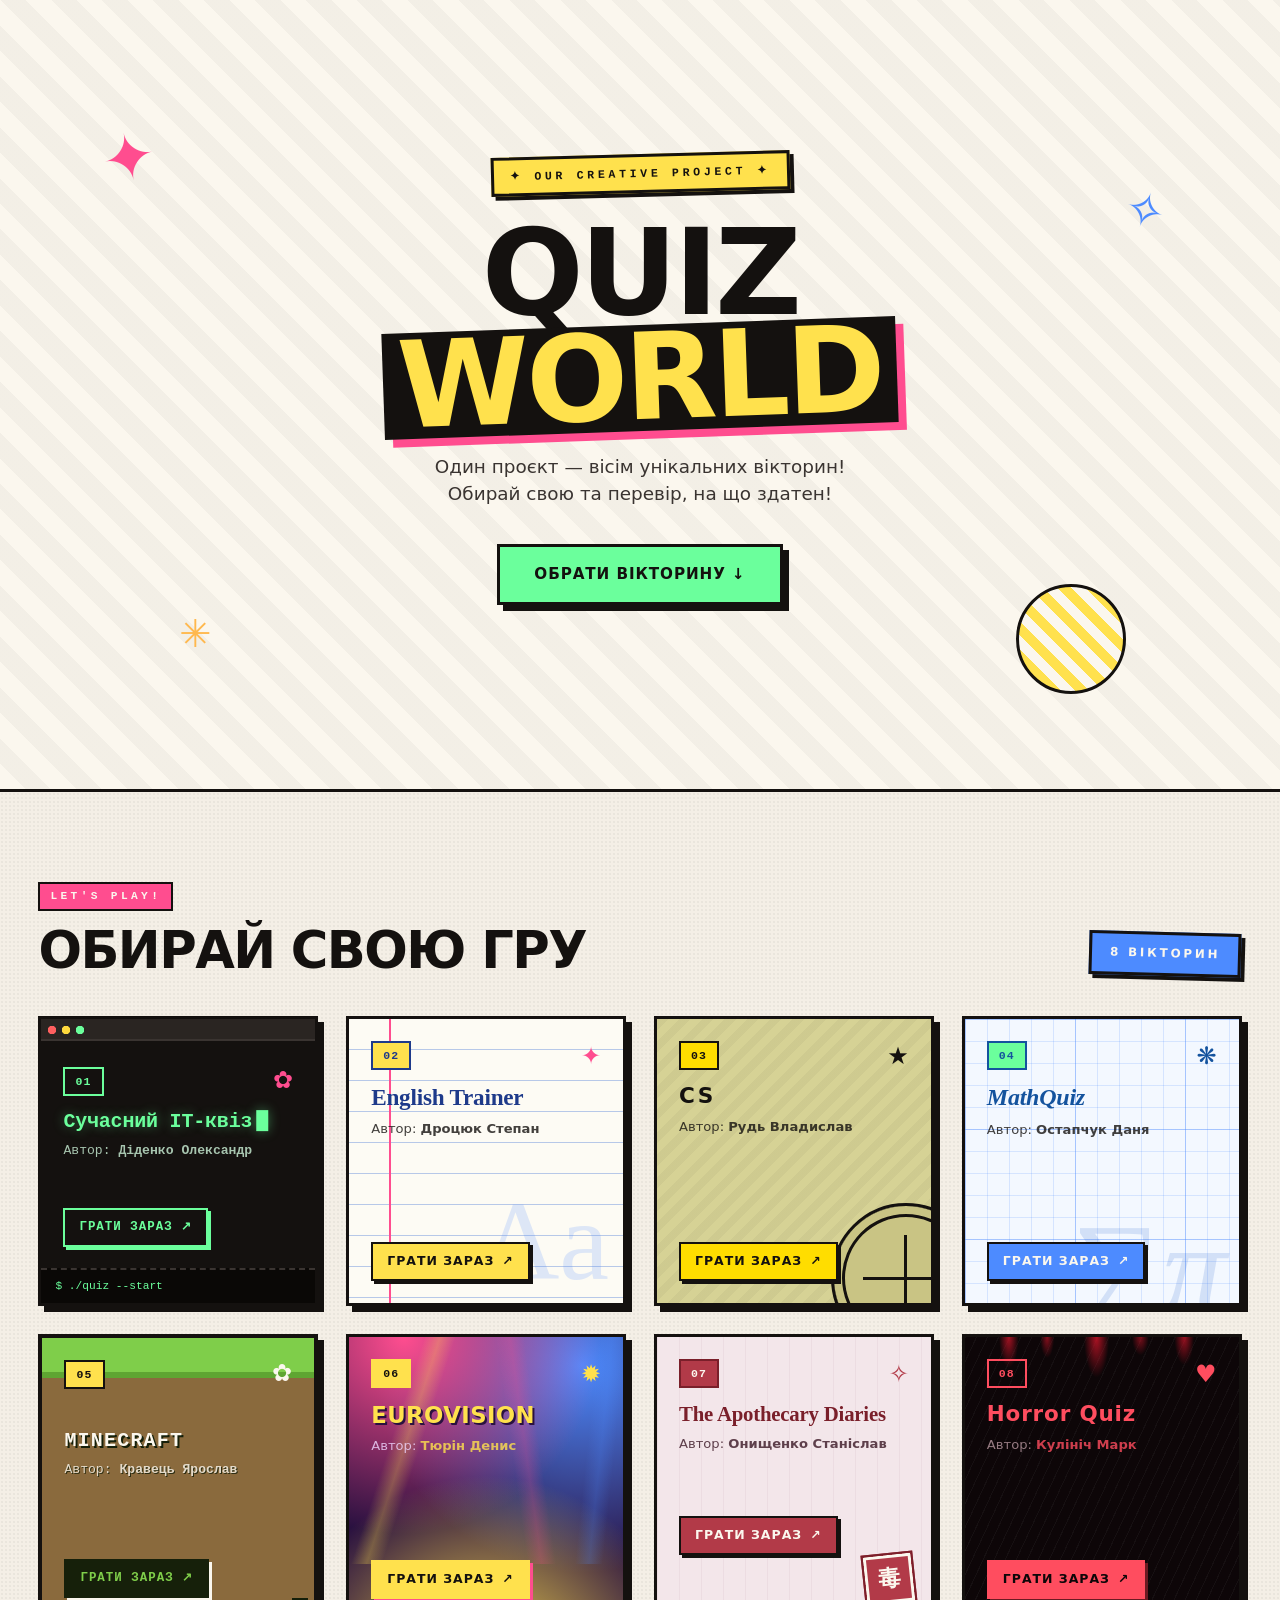
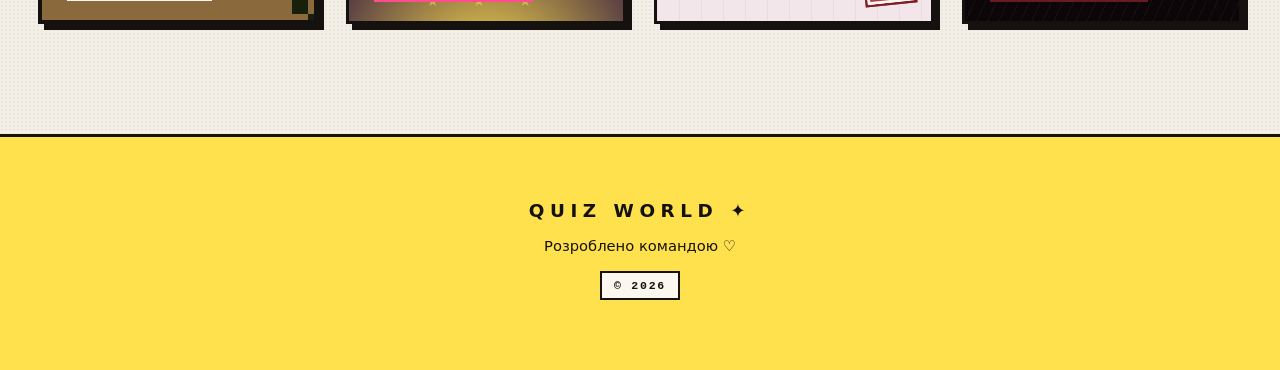
==== index.html @ a396c30f "Add files via upload" ====
<!DOCTYPE html>
<html lang="uk">
<head>
    <meta charset="UTF-8">
    <meta name="viewport" content="width=device-width, initial-scale=1.0">
    <title>Quiz World</title>
    <link rel="stylesheet" href="style.css">
</head>
<body>

    <header class="hero">
        <div class="hero-content">
            <div class="top-label">✦ OUR CREATIVE PROJECT ✦</div>

            <h1>QUIZ<span>WORLD</span></h1>

            <p>
                Один проєкт — вісім унікальних вікторин!
                <br>Обирай свою та перевір, на що здатен!
            </p>

            <a href="#quizzes" class="hero-button">
                Обрати вікторину ↓
            </a>
        </div>

        <div class="decoration star1">✦</div>
        <div class="decoration star2">✧</div>
        <div class="decoration star3">✳</div>
        <div class="decoration circle"></div>
    </header>

    <main class="container" id="quizzes">

        <div class="section-heading">
            <div>
                <span class="section-label">LET'S PLAY!</span>
                <h2>Обирай свою гру</h2>
            </div>

            <div class="quiz-count">8 ВІКТОРИН</div>
        </div>

        <div class="quiz-grid">

            <div class="quiz-card pink">
                <div class="card-top">
                    <span class="card-number">01</span>
                    <span class="card-icon">✿</span>
                </div>
                <h3>Сучасний ІТ-квіз</h3>
                <p class="author">Автор: <span>Діденко Олександр</span></p>
                <a href="https://sasha-dev111.github.io/quiz_site/">
                    Грати зараз <span>↗</span>
                </a>
            </div>

            <div class="quiz-card purple">
                <div class="card-top">
                    <span class="card-number">02</span>
                    <span class="card-icon">✦</span>
                </div>
                <h3>English Trainer</h3>
                <p class="author">Автор: <span>Дроцюк Степан</span></p>
                <a href="https://stepandrocuk2-dev.github.io/SmartQuiz/">
                    Грати зараз <span>↗</span>
                </a>
            </div>

            <div class="quiz-card yellow">
                <div class="card-top">
                    <span class="card-number">03</span>
                    <span class="card-icon">★</span>
                </div>
                <h3>CS</h3>
                <p class="author">Автор: <span>Рудь Владислав</span></p>
                <a href="https://k1p1ba.github.io/cs2-Quiz/">
                    Грати зараз <span>↗</span>
                </a>
            </div>

            <div class="quiz-card blue">
                <div class="card-top">
                    <span class="card-number">04</span>
                    <span class="card-icon">❋</span>
                </div>
                <h3>MathQuiz</h3>
                <p class="author">Автор: <span>Остапчук Даня</span></p>
                <a href="https://ostapchukdanil14-s.github.io/quiz-danil/">
                    Грати зараз <span>↗</span>
                </a>
            </div>

            <div class="quiz-card green">
                <div class="card-top">
                    <span class="card-number">05</span>
                    <span class="card-icon">✿</span>
                </div>
                <h3>Minecraft</h3>
                <p class="author">Автор: <span>Кравець Ярослав</span></p>
                <a href="https://pripizdik.github.io/kvvviiii/">
                    Грати зараз <span>↗</span>
                </a>
            </div>

            <div class="quiz-card orange">
                <div class="card-top">
                    <span class="card-number">06</span>
                    <span class="card-icon">✹</span>
                </div>
                <h3>Eurovision</h3>
                <p class="author">Автор: <span>Тюрін Денис</span></p>
                <a href="https://denchikk-yo.github.io/evrovision/">
                    Грати зараз <span>↗</span>
                </a>
            </div>

            <div class="quiz-card lavender">
                <div class="card-top">
                    <span class="card-number">07</span>
                    <span class="card-icon">✧</span>
                </div>
                <h3>The Apothecary Diaries</h3>
                <p class="author">Автор: <span>Онищенко Станіслав</span></p>
                <a href="https://kotoslav2011-a11y.github.io/Logika-quiz/">
                    Грати зараз <span>↗</span>
                </a>
            </div>

            <div class="quiz-card coral">
                <div class="card-top">
                    <span class="card-number">08</span>
                    <span class="card-icon">♥</span>
                </div>
                <h3>Horror Quiz</h3>
                <p class="author">Автор: <span>Кулініч Марк</span></p>
                <a href="mark.html">
                    Грати зараз <span>↗</span>
                </a>
            </div>

        </div>
    </main>

    <footer>
        <h3>QUIZ WORLD ✦</h3>
        <p>Розроблено командою ♡</p>
        <span>© 2026</span>
    </footer>

</body>
</html>
---- style.css ----
/* ============================================================
   QUIZ WORLD — style.css (v2 · NEO-BRUTALISM)
   ============================================================ */

:root {
    --ink: #14110f;
    --paper: #f4efe6;
    --cream: #fbf7ee;
    --border: 3px solid var(--ink);
    --shadow: 6px 6px 0 var(--ink);
    --shadow-sm: 4px 4px 0 var(--ink);
}

*, *::before, *::after { box-sizing: border-box; }

html { scroll-behavior: smooth; }

body {
    margin: 0;
    font-family: "Space Grotesk", "Segoe UI", system-ui, sans-serif;
    background: var(--paper);
    color: var(--ink);
    line-height: 1.5;
    overflow-x: hidden;
    /* легка паперова зернистість */
    background-image:
        radial-gradient(rgba(20, 17, 15, .045) 1px, transparent 1px);
    background-size: 4px 4px;
}

/* ============================================================
   HERO
   ============================================================ */
.hero {
    position: relative;
    display: grid;
    place-items: center;
    min-height: 88vh;
    padding: 80px 24px 110px;
    text-align: center;
    border-bottom: var(--border);
    background:
        repeating-linear-gradient(45deg,
            transparent 0 18px,
            rgba(20, 17, 15, .035) 18px 36px),
        var(--cream);
    overflow: hidden;
}

.hero-content {
    position: relative;
    z-index: 2;
    max-width: 780px;
}

.top-label {
    display: inline-block;
    margin-bottom: 26px;
    padding: 8px 16px;
    border: var(--border);
    background: #ffe14d;
    font-family: "Courier New", monospace;
    font-size: .72rem;
    font-weight: 700;
    letter-spacing: .32em;
    text-transform: uppercase;
    box-shadow: var(--shadow-sm);
    transform: rotate(-1.5deg);
}

.hero h1 {
    margin: 0 0 22px;
    font-size: clamp(3rem, 11vw, 7.5rem);
    font-weight: 900;
    line-height: .88;
    letter-spacing: -.03em;
    text-transform: uppercase;
}

.hero h1 span {
    display: inline-block;
    padding: 0 .12em;
    background: var(--ink);
    color: #ffe14d;
    transform: rotate(-2deg);
    box-shadow: 8px 8px 0 #ff4d8f;
}

.hero p {
    margin: 0 auto;
    max-width: 520px;
    font-size: clamp(1rem, 2vw, 1.15rem);
    font-weight: 500;
    color: #3a3431;
}

.hero-button {
    display: inline-block;
    margin-top: 36px;
    padding: 16px 34px;
    border: var(--border);
    background: #6bff9c;
    color: var(--ink);
    font-weight: 800;
    font-size: .95rem;
    letter-spacing: .06em;
    text-transform: uppercase;
    text-decoration: none;
    box-shadow: var(--shadow);
    transition: transform .15s ease, box-shadow .15s ease;
}

.hero-button:hover,
.hero-button:focus-visible {
    transform: translate(-3px, -3px);
    box-shadow: 9px 9px 0 var(--ink);
}

.hero-button:active {
    transform: translate(6px, 6px);
    box-shadow: 0 0 0 var(--ink);
}

/* геометричні декорації */
.decoration {
    position: absolute;
    pointer-events: none;
    z-index: 1;
}

.star1 {
    top: 14%; left: 8%;
    font-size: 4rem;
    color: #ff4d8f;
    transform: rotate(-12deg);
}

.star2 {
    top: 22%; right: 9%;
    font-size: 3rem;
    color: #4d8bff;
    transform: rotate(18deg);
}

.star3 {
    bottom: 16%; left: 14%;
    font-size: 2.4rem;
    color: #ffb84d;
}

.circle {
    bottom: 12%; right: 12%;
    width: 110px; height: 110px;
    border: var(--border);
    border-radius: 50%;
    background:
        repeating-linear-gradient(45deg,
            #ffe14d 0 10px,
            var(--cream) 10px 20px);
}

/* ============================================================
   КОНТЕЙНЕР
   ============================================================ */
.container {
    width: min(1240px, 94%);
    margin: 0 auto;
    padding: 90px 0 110px;
}

.section-heading {
    display: flex;
    align-items: flex-end;
    justify-content: space-between;
    gap: 20px;
    flex-wrap: wrap;
    margin-bottom: 40px;
}

.section-label {
    display: inline-block;
    padding: 4px 10px;
    border: 2px solid var(--ink);
    background: #ff4d8f;
    color: var(--cream);
    font-family: "Courier New", monospace;
    font-size: .7rem;
    font-weight: 700;
    letter-spacing: .3em;
    text-transform: uppercase;
}

.section-heading h2 {
    margin: 14px 0 0;
    font-size: clamp(1.9rem, 4.6vw, 3.2rem);
    font-weight: 900;
    line-height: 1;
    letter-spacing: -.03em;
    text-transform: uppercase;
}

.quiz-count {
    padding: 10px 18px;
    border: var(--border);
    background: #4d8bff;
    color: var(--cream);
    font-weight: 800;
    font-size: .74rem;
    letter-spacing: .24em;
    text-transform: uppercase;
    box-shadow: var(--shadow-sm);
    transform: rotate(1.5deg);
}

/* ============================================================
   СІТКА КАРТОК
   ============================================================ */
.quiz-grid {
    display: grid;
    grid-template-columns: repeat(4, minmax(0, 1fr));
    gap: 28px;
}

/* ============================================================
   БАЗОВА КАРТКА
   ============================================================ */
.quiz-card {
    position: relative;
    display: flex;
    flex-direction: column;
    min-height: 290px;
    padding: 22px 22px 22px;
    border: var(--border);
    background: var(--cream);
    color: var(--ink);
    box-shadow: var(--shadow);
    overflow: hidden;
    isolation: isolate;
    transition: transform .2s cubic-bezier(.2, .9, .3, 1),
                box-shadow .2s ease;
}

.quiz-card > * { position: relative; z-index: 2; }

.quiz-card::before,
.quiz-card::after {
    content: "";
    position: absolute;
    inset: 0;
    z-index: 1;
    pointer-events: none;
}

.card-top {
    display: flex;
    align-items: center;
    justify-content: space-between;
    margin-bottom: 14px;
}

.card-number {
    padding: 4px 10px;
    border: 2px solid var(--ink);
    background: var(--cream);
    font-family: "Courier New", monospace;
    font-size: .72rem;
    font-weight: 700;
    letter-spacing: .1em;
}

.card-icon {
    font-size: 1.5rem;
    line-height: 1;
}

.quiz-card h3 {
    margin: 0 0 8px;
    font-size: 1.25rem;
    font-weight: 800;
    line-height: 1.15;
    letter-spacing: -.01em;
}

.author {
    margin: 0 0 18px;
    font-size: .82rem;
    font-weight: 500;
    opacity: .8;
}

.author span { font-weight: 700; opacity: 1; }

.quiz-card > a {
    display: inline-flex;
    align-items: center;
    gap: 8px;
    width: fit-content;
    margin-top: auto;
    padding: 8px 14px;
    border: 2px solid var(--ink);
    background: var(--cream);
    color: var(--ink);
    font-size: .78rem;
    font-weight: 800;
    letter-spacing: .08em;
    text-transform: uppercase;
    text-decoration: none;
    box-shadow: 3px 3px 0 var(--ink);
    transition: transform .15s ease, box-shadow .15s ease;
}

.quiz-card > a span {
    display: inline-block;
    transition: transform .2s ease;
}

.quiz-card:hover > a span { transform: translate(3px, -3px); }

.quiz-card > a:hover,
.quiz-card > a:focus-visible {
    transform: translate(-2px, -2px);
    box-shadow: 5px 5px 0 var(--ink);
}

.quiz-card > a:active {
    transform: translate(3px, 3px);
    box-shadow: 0 0 0 var(--ink);
}

/* загальний ховер картки */
.quiz-card:hover {
    transform: translate(-4px, -4px);
    box-shadow: 10px 10px 0 var(--ink);
}

/* ============================================================
   01 · IT — термінал-брутал
   ============================================================ */
.quiz-card.pink {
    background: var(--ink);
    color: #e8ffe0;
    font-family: "Courier New", Consolas, monospace;
}

.quiz-card.pink::before {
    inset: 0 0 auto 0;
    height: 22px;
    background:
        radial-gradient(circle at 11px 11px, #ff5f5f 0 4px, transparent 4.5px),
        radial-gradient(circle at 25px 11px, #ffd93d 0 4px, transparent 4.5px),
        radial-gradient(circle at 39px 11px, #6bff9c 0 4px, transparent 4.5px),
        #2a2522;
    border-bottom: 2px solid #3a3431;
}

.quiz-card.pink::after {
    content: "$ ./quiz --start";
    inset: auto 0 0 0;
    padding: 8px 14px;
    font-size: .7rem;
    color: #6bff9c;
    background: #0a0806;
    border-top: 2px dashed #3a3431;
    z-index: 3;
}

.quiz-card.pink .card-top { margin-top: 26px; }

.quiz-card.pink .card-number {
    border-color: #6bff9c;
    background: transparent;
    color: #6bff9c;
}

.quiz-card.pink .card-icon { color: #ff4d8f; }

.quiz-card.pink h3 {
    color: #6bff9c;
    text-shadow: 0 0 12px rgba(107, 255, 156, .4);
}

.quiz-card.pink h3::after {
    content: "█";
    margin-left: 4px;
    color: #6bff9c;
    animation: blink 1s steps(1) infinite;
}

@keyframes blink {
    0%, 49%   { opacity: 1; }
    50%, 100% { opacity: 0; }
}

.quiz-card.pink .author { color: #b8d9c1; opacity: .9; }

.quiz-card.pink > a {
    margin-bottom: 34px;
    background: transparent;
    border-color: #6bff9c;
    color: #6bff9c;
    box-shadow: 3px 3px 0 #6bff9c;
}
.quiz-card.pink > a:hover {
    background: #6bff9c;
    color: var(--ink);
    box-shadow: 5px 5px 0 #ff4d8f;
}

/* ============================================================
   02 · ENGLISH TRAINER — зошит-брутал
   ============================================================ */
.quiz-card.purple {
    background:
        linear-gradient(90deg,
            transparent 0 40px,
            #ff4d8f 40px 42px,
            transparent 42px),
        repeating-linear-gradient(180deg,
            transparent 0 30px,
            #b7c8e8 30px 31px),
        #fdfbf4;
}

.quiz-card.purple::after {
    content: "Aa";
    inset: auto 14px 6px auto;
    font-family: Georgia, serif;
    font-size: 7rem;
    line-height: 1;
    color: rgba(77, 139, 255, .18);
    z-index: 1;
}

.quiz-card.purple h3 {
    font-family: Georgia, "Times New Roman", serif;
    color: #1e3a8a;
    font-size: 1.45rem;
}

.quiz-card.purple .card-number {
    color: #1e3a8a;
    border-color: #1e3a8a;
    background: #ffe14d;
}

.quiz-card.purple .card-icon { color: #ff4d8f; }
.quiz-card.purple > a        { background: #ffe14d; }

.quiz-card.purple > a:hover {
    background: #1e3a8a;
    color: #ffe14d;
    box-shadow: 5px 5px 0 #ff4d8f;
}

/* ============================================================
   03 · CS — тактичний брутал
   ============================================================ */
.quiz-card.yellow {
    background:
        repeating-linear-gradient(135deg,
            rgba(20, 17, 15, .04) 0 8px,
            transparent 8px 16px),
        #d6d295;
    color: var(--ink);
}

/* приціл */
.quiz-card.yellow::after {
    inset: auto -50px -50px auto;
    width: 150px;
    height: 150px;
    border: 3px solid var(--ink);
    border-radius: 50%;
    background:
        linear-gradient(var(--ink), var(--ink)) center / 3px 60% no-repeat,
        linear-gradient(var(--ink), var(--ink)) center / 60% 3px no-repeat,
        #c9c484;
    box-shadow: inset 0 0 0 8px #c9c484, inset 0 0 0 11px var(--ink);
}

.quiz-card.yellow h3 {
    text-transform: uppercase;
    letter-spacing: .12em;
    font-size: 1.35rem;
    color: var(--ink);
}

.quiz-card.yellow .card-number {
    color: var(--ink);
    border-color: var(--ink);
    background: #ffdd00;
    border-radius: 0;
}

.quiz-card.yellow .card-icon { color: var(--ink); }
.quiz-card.yellow > a        { background: #ffdd00; }

.quiz-card.yellow > a:hover {
    background: var(--ink);
    color: #ffdd00;
    box-shadow: 5px 5px 0 #ffdd00;
}

/* ============================================================
   04 · MATH — міліметрівка-брутал
   ============================================================ */
.quiz-card.blue {
    background:
        linear-gradient(rgba(77, 139, 255, .18) 1px, transparent 1px) 0 0 / 22px 22px,
        linear-gradient(90deg, rgba(77, 139, 255, .18) 1px, transparent 1px) 0 0 / 22px 22px,
        linear-gradient(rgba(77, 139, 255, .35) 1px, transparent 1px) 0 0 / 110px 110px,
        linear-gradient(90deg, rgba(77, 139, 255, .35) 1px, transparent 1px) 0 0 / 110px 110px,
        #f3f8ff;
}

.quiz-card.blue::after {
    content: "∑π";
    inset: auto 12px -30px auto;
    font-family: Georgia, serif;
    font-style: italic;
    font-size: 8rem;
    line-height: 1;
    color: rgba(30, 90, 200, .15);
}

.quiz-card.blue h3 {
    font-family: Georgia, "Times New Roman", serif;
    font-style: italic;
    color: #14539e;
    font-size: 1.5rem;
}

.quiz-card.blue .card-number {
    color: #14539e;
    border-color: #14539e;
    background: #6bff9c;
}

.quiz-card.blue .card-icon { color: #14539e; }
.quiz-card.blue > a        { background: #4d8bff; color: var(--cream); }

.quiz-card.blue > a:hover {
    background: var(--ink);
    color: #6bff9c;
    box-shadow: 5px 5px 0 #6bff9c;
}

/* ============================================================
   05 · MINECRAFT — піксельний брутал
   ============================================================ */
.quiz-card.green {
    font-family: "Courier New", monospace;
    background:
        linear-gradient(180deg,
            #7fce4a 0% 34px,
            #5fa532 34px 40px,
            #8a6a3d 40px 100%);
    border-width: 4px;
    image-rendering: pixelated;
}

/* піксельне обличчя кріпера */
.quiz-card.green::after {
    inset: auto 22px 22px auto;
    width: 8px;
    height: 8px;
    background: transparent;
    box-shadow:
        8px 8px 0 #16200a,  16px 8px 0 #16200a,  48px 8px 0 #16200a,  56px 8px 0 #16200a,
        8px 16px 0 #16200a, 16px 16px 0 #16200a, 48px 16px 0 #16200a, 56px 16px 0 #16200a,
        24px 24px 0 #16200a, 32px 24px 0 #16200a, 40px 24px 0 #16200a,
        16px 32px 0 #16200a, 24px 32px 0 #16200a, 32px 32px 0 #16200a, 40px 32px 0 #16200a, 48px 32px 0 #16200a,
        16px 40px 0 #16200a, 24px 40px 0 #16200a, 32px 40px 0 #16200a, 40px 40px 0 #16200a, 48px 40px 0 #16200a,
        16px 48px 0 #16200a, 48px 48px 0 #16200a,
        16px 56px 0 #16200a, 48px 56px 0 #16200a;
    z-index: 1;
}

.quiz-card.green h3 {
    margin-top: 26px;
    color: #fbf7ee;
    text-transform: uppercase;
    letter-spacing: .06em;
    text-shadow: 2px 2px 0 #16200a;
}

.quiz-card.green .card-number {
    color: var(--ink);
    background: #ffe14d;
    border-color: var(--ink);
    border-radius: 0;
}

.quiz-card.green .card-icon { color: #fbf7ee; }

.quiz-card.green .author {
    color: #fbf7ee;
    text-shadow: 1px 1px 0 #16200a;
}

.quiz-card.green > a {
    background: #16200a;
    color: #7fce4a;
    border-color: #16200a;
    box-shadow: 3px 3px 0 #fbf7ee;
}

.quiz-card.green > a:hover {
    background: #7fce4a;
    color: #16200a;
    box-shadow: 5px 5px 0 #16200a;
}

.quiz-card.green:hover {
    box-shadow: 10px 10px 0 #16200a;
}

/* ============================================================
   06 · EUROVISION — сцена-брутал
   ============================================================ */
.quiz-card.orange {
    background:
        radial-gradient(circle at 50% 120%, #ffe14d 0%, transparent 55%),
        radial-gradient(circle at 20% 0%,   #ff4d8f 0%, transparent 55%),
        radial-gradient(circle at 85% 10%,  #4d8bff 0%, transparent 60%),
        #2a1140;
    color: #ffe14d;
}

.quiz-card.orange::before {
    inset: -10% -30% auto -30%;
    height: 90%;
    background:
        linear-gradient(108deg, transparent 32%, rgba(255, 225, 77, .28) 35%, transparent 38%),
        linear-gradient(82deg,  transparent 55%, rgba(255, 77, 143, .22) 58%, transparent 61%),
        linear-gradient(96deg,  transparent 72%, rgba(77, 139, 255, .22) 75%, transparent 78%);
    z-index: 1;
}

.quiz-card.orange::after {
    content: "★ ★ ★";
    inset: auto 0 8px 0;
    text-align: center;
    letter-spacing: 1em;
    color: rgba(255, 225, 77, .5);
    font-size: .9rem;
    z-index: 1;
}

.quiz-card.orange h3 {
    font-size: 1.42rem;
    text-transform: uppercase;
    letter-spacing: .02em;
    color: #ffe14d;
    text-shadow: 2px 2px 0 #2a1140;
}

.quiz-card.orange .card-number {
    color: var(--ink);
    background: #ffe14d;
    border-color: #ffe14d;
}

.quiz-card.orange .card-icon { color: #ffe14d; }
.quiz-card.orange .author      { color: #f0d8ff; }
.quiz-card.orange .author span { color: #ffe14d; }

.quiz-card.orange > a {
    background: #ffe14d;
    color: var(--ink);
    border-color: #ffe14d;
    box-shadow: 3px 3px 0 #ff4d8f;
}

.quiz-card.orange > a:hover {
    background: #ff4d8f;
    color: #fff;
    box-shadow: 5px 5px 0 #ffe14d;
}

/* ============================================================
   07 · APOTHECARY — печатка-брутал
   ============================================================ */
.quiz-card.lavender {
    background:
        repeating-linear-gradient(90deg,
            rgba(120, 60, 90, .06) 0 1px,
            transparent 1px 22px),
        #f3e6ea;
    color: #3a1624;
}

.quiz-card.lavender::after {
    content: "毒";
    inset: auto 16px 16px auto;
    display: grid;
    place-items: center;
    width: 52px;
    height: 52px;
    font-size: 1.4rem;
    font-weight: 900;
    color: #fbf7ee;
    background: #b23a48;
    border: 2px solid #7a1f2a;
    box-shadow: inset 0 0 0 3px #fbf7ee;
    transform: rotate(-6deg);
    z-index: 1;
}

.quiz-card.lavender h3 {
    font-family: Georgia, "Times New Roman", serif;
    color: #7a1f2a;
    font-size: 1.3rem;
}

.quiz-card.lavender .card-number {
    color: #fbf7ee;
    background: #b23a48;
    border-color: #7a1f2a;
}

.quiz-card.lavender .card-icon { color: #b23a48; }

.quiz-card.lavender > a {
    margin-bottom: 44px;
    background: #b23a48;
    color: #fbf7ee;
}

.quiz-card.lavender > a:hover {
    background: var(--ink);
    color: #ffe14d;
    box-shadow: 5px 5px 0 #b23a48;
}

/* ============================================================
   08 · HORROR — чорний брутал
   ============================================================ */
.quiz-card.coral {
    background:
        repeating-linear-gradient(115deg,
            rgba(255, 255, 255, .04) 0 1px,
            transparent 1px 10px),
        #0d0608;
    color: #f0dfe2;
}

/* кров */
.quiz-card.coral::before {
    inset: 0 0 auto 0;
    height: 120px;
    z-index: 1;
    background:
        radial-gradient(ellipse 14px 44px at 16% 0%, rgba(200, 20, 40, .8), transparent 70%),
        radial-gradient(ellipse 10px 30px at 30% 0%, rgba(200, 20, 40, .65), transparent 70%),
        radial-gradient(ellipse 18px 58px at 48% 0%, rgba(200, 20, 40, .85), transparent 70%),
        radial-gradient(ellipse 12px 26px at 64% 0%, rgba(200, 20, 40, .6), transparent 70%),
        radial-gradient(ellipse 14px 40px at 80% 0%, rgba(200, 20, 40, .75), transparent 70%);
}

.quiz-card.coral h3 {
    color: #ff4d5f;
    letter-spacing: .04em;
    font-size: 1.34rem;
}

.quiz-card.coral .card-number {
    color: #ff4d5f;
    border-color: #ff4d5f;
    background: transparent;
}

.quiz-card.coral .card-icon {
    color: #ff4d5f;
    animation: pulse 2s ease-in-out infinite;
}

@keyframes pulse {
    0%, 100% { transform: scale(1); opacity: .7; }
    50%      { transform: scale(1.15); opacity: 1; }
}

.quiz-card.coral .author { color: #b898a0; }
.quiz-card.coral .author span { color: #ff4d5f; }

.quiz-card.coral > a {
    background: #ff4d5f;
    color: #0d0608;
    border-color: #ff4d5f;
    box-shadow: 3px 3px 0 #6b1a22;
}

.quiz-card.coral > a:hover {
    background: #0d0608;
    color: #ff4d5f;
    box-shadow: 5px 5px 0 #ff4d5f;
}

.quiz-card.coral:hover {
    box-shadow: 10px 10px 0 #6b1a22;
    border-color: #ff4d5f;
}

/* ============================================================
   FOOTER
   ============================================================ */
footer {
    padding: 60px 20px 70px;
    text-align: center;
    border-top: var(--border);
    background: #ffe14d;
}

footer h3 {
    margin: 0 0 10px;
    font-size: 1.15rem;
    letter-spacing: .3em;
    text-transform: uppercase;
    font-weight: 900;
}

footer p {
    margin: 0 0 14px;
    font-size: .92rem;
    font-weight: 500;
}

footer span {
    display: inline-block;
    padding: 4px 12px;
    border: 2px solid var(--ink);
    background: var(--cream);
    font-family: "Courier New", monospace;
    font-size: .72rem;
    font-weight: 700;
    letter-spacing: .15em;
}

/* ============================================================
   АДАПТИВНІСТЬ
   ============================================================ */
@media (max-width: 1080px) {
    .quiz-grid { grid-template-columns: repeat(2, minmax(0, 1fr)); }
}

@media (max-width: 640px) {
    .quiz-grid { grid-template-columns: 1fr; gap: 22px; }

    .container { padding: 60px 0 80px; }

    .hero { min-height: auto; padding: 60px 20px 80px; }

    .hero h1 span { box-shadow: 5px 5px 0 #ff4d8f; }

    .quiz-card { min-height: 260px; }

    .quiz-card.blue::after,
    .quiz-card.purple::after { font-size: 5rem; }

    .quiz-card.green::after { display: none; }

    .star1 { font-size: 2.5rem; }
    .star2 { font-size: 2rem; }
    .circle { width: 70px; height: 70px; }
}

/* ============================================================
   ДОСТУПНІСТЬ
   ============================================================ */
@media (prefers-reduced-motion: reduce) {
    *,
    *::before,
    *::after {
        animation-duration: .001ms !important;
        animation-iteration-count: 1 !important;
        transition-duration: .001ms !important;
        scroll-behavior: auto !important;
    }
}
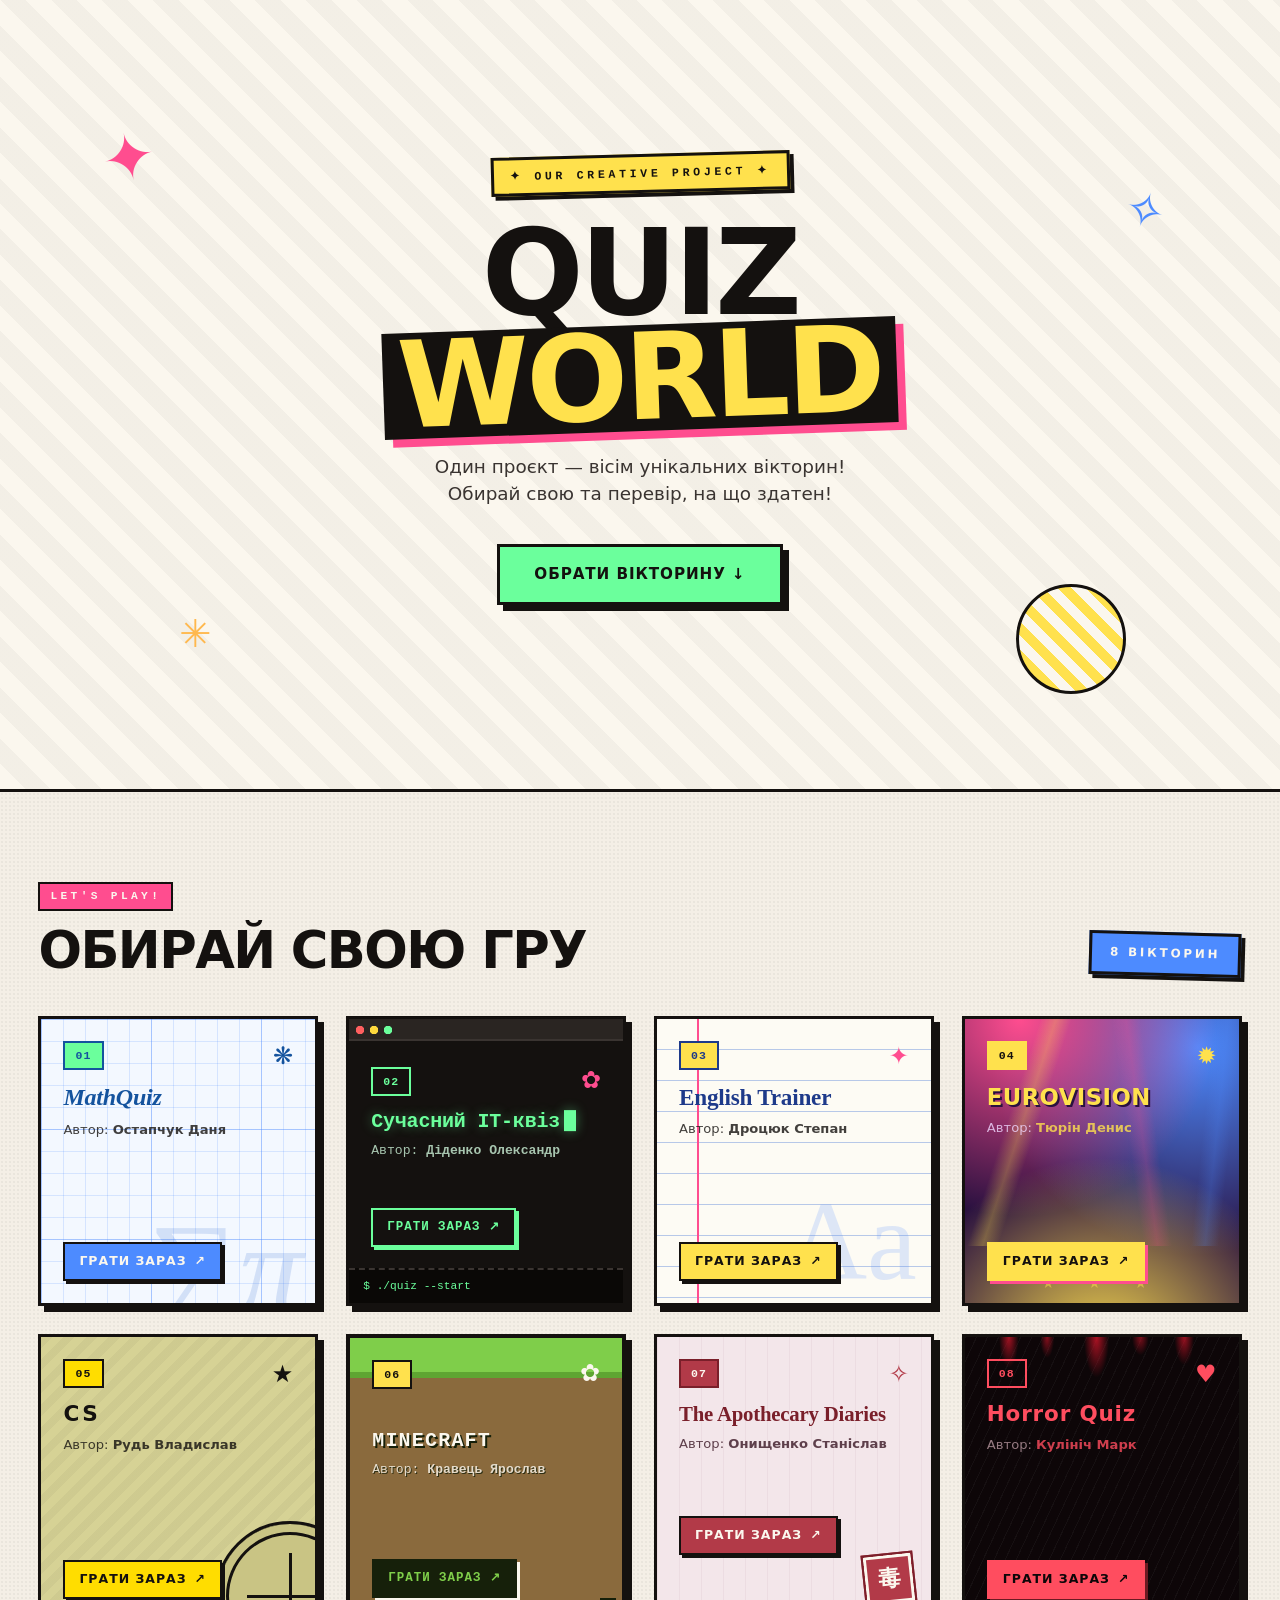
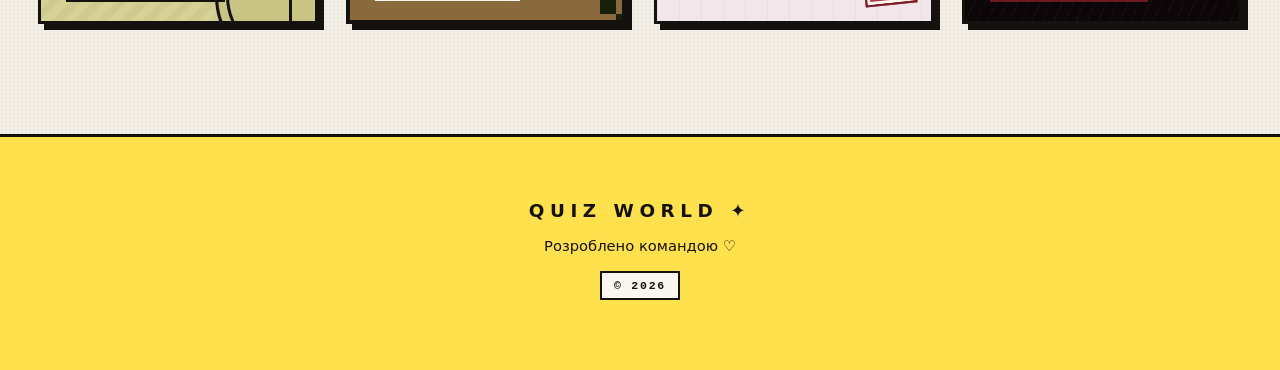
==== commit a9220931: "Update index.html" ====
--- a/index.html
+++ b/index.html
@@ -44,9 +44,21 @@
 
         <div class="quiz-grid">
 
+            <div class="quiz-card blue">
+                <div class="card-top">
+                    <span class="card-number">01</span>
+                    <span class="card-icon">❋</span>
+                </div>
+                <h3>MathQuiz</h3>
+                <p class="author">Автор: <span>Остапчук Даня</span></p>
+                <a href="https://ostapchukdanil14-s.github.io/quiz-danil/">
+                    Грати зараз <span>↗</span>
+                </a>
+            </div>
+
             <div class="quiz-card pink">
                 <div class="card-top">
-                    <span class="card-number">01</span>
+                    <span class="card-number">02</span>
                     <span class="card-icon">✿</span>
                 </div>
                 <h3>Сучасний ІТ-квіз</h3>
@@ -58,7 +70,7 @@
 
             <div class="quiz-card purple">
                 <div class="card-top">
-                    <span class="card-number">02</span>
+                    <span class="card-number">03</span>
                     <span class="card-icon">✦</span>
                 </div>
                 <h3>English Trainer</h3>
@@ -68,9 +80,21 @@
                 </a>
             </div>
 
+            <div class="quiz-card orange">
+                <div class="card-top">
+                    <span class="card-number">04</span>
+                    <span class="card-icon">✹</span>
+                </div>
+                <h3>Eurovision</h3>
+                <p class="author">Автор: <span>Тюрін Денис</span></p>
+                <a href="https://denchikk-yo.github.io/evrovision/">
+                    Грати зараз <span>↗</span>
+                </a>
+            </div>
+
             <div class="quiz-card yellow">
                 <div class="card-top">
-                    <span class="card-number">03</span>
+                    <span class="card-number">05</span>
                     <span class="card-icon">★</span>
                 </div>
                 <h3>CS</h3>
@@ -80,21 +104,11 @@
                 </a>
             </div>
 
-            <div class="quiz-card blue">
-                <div class="card-top">
-                    <span class="card-number">04</span>
-                    <span class="card-icon">❋</span>
-                </div>
-                <h3>MathQuiz</h3>
-                <p class="author">Автор: <span>Остапчук Даня</span></p>
-                <a href="https://ostapchukdanil14-s.github.io/quiz-danil/">
-                    Грати зараз <span>↗</span>
-                </a>
-            </div>
+            
 
             <div class="quiz-card green">
                 <div class="card-top">
-                    <span class="card-number">05</span>
+                    <span class="card-number">06</span>
                     <span class="card-icon">✿</span>
                 </div>
                 <h3>Minecraft</h3>
@@ -104,17 +118,7 @@
                 </a>
             </div>
 
-            <div class="quiz-card orange">
-                <div class="card-top">
-                    <span class="card-number">06</span>
-                    <span class="card-icon">✹</span>
-                </div>
-                <h3>Eurovision</h3>
-                <p class="author">Автор: <span>Тюрін Денис</span></p>
-                <a href="https://denchikk-yo.github.io/evrovision/">
-                    Грати зараз <span>↗</span>
-                </a>
-            </div>
+            
 
             <div class="quiz-card lavender">
                 <div class="card-top">
